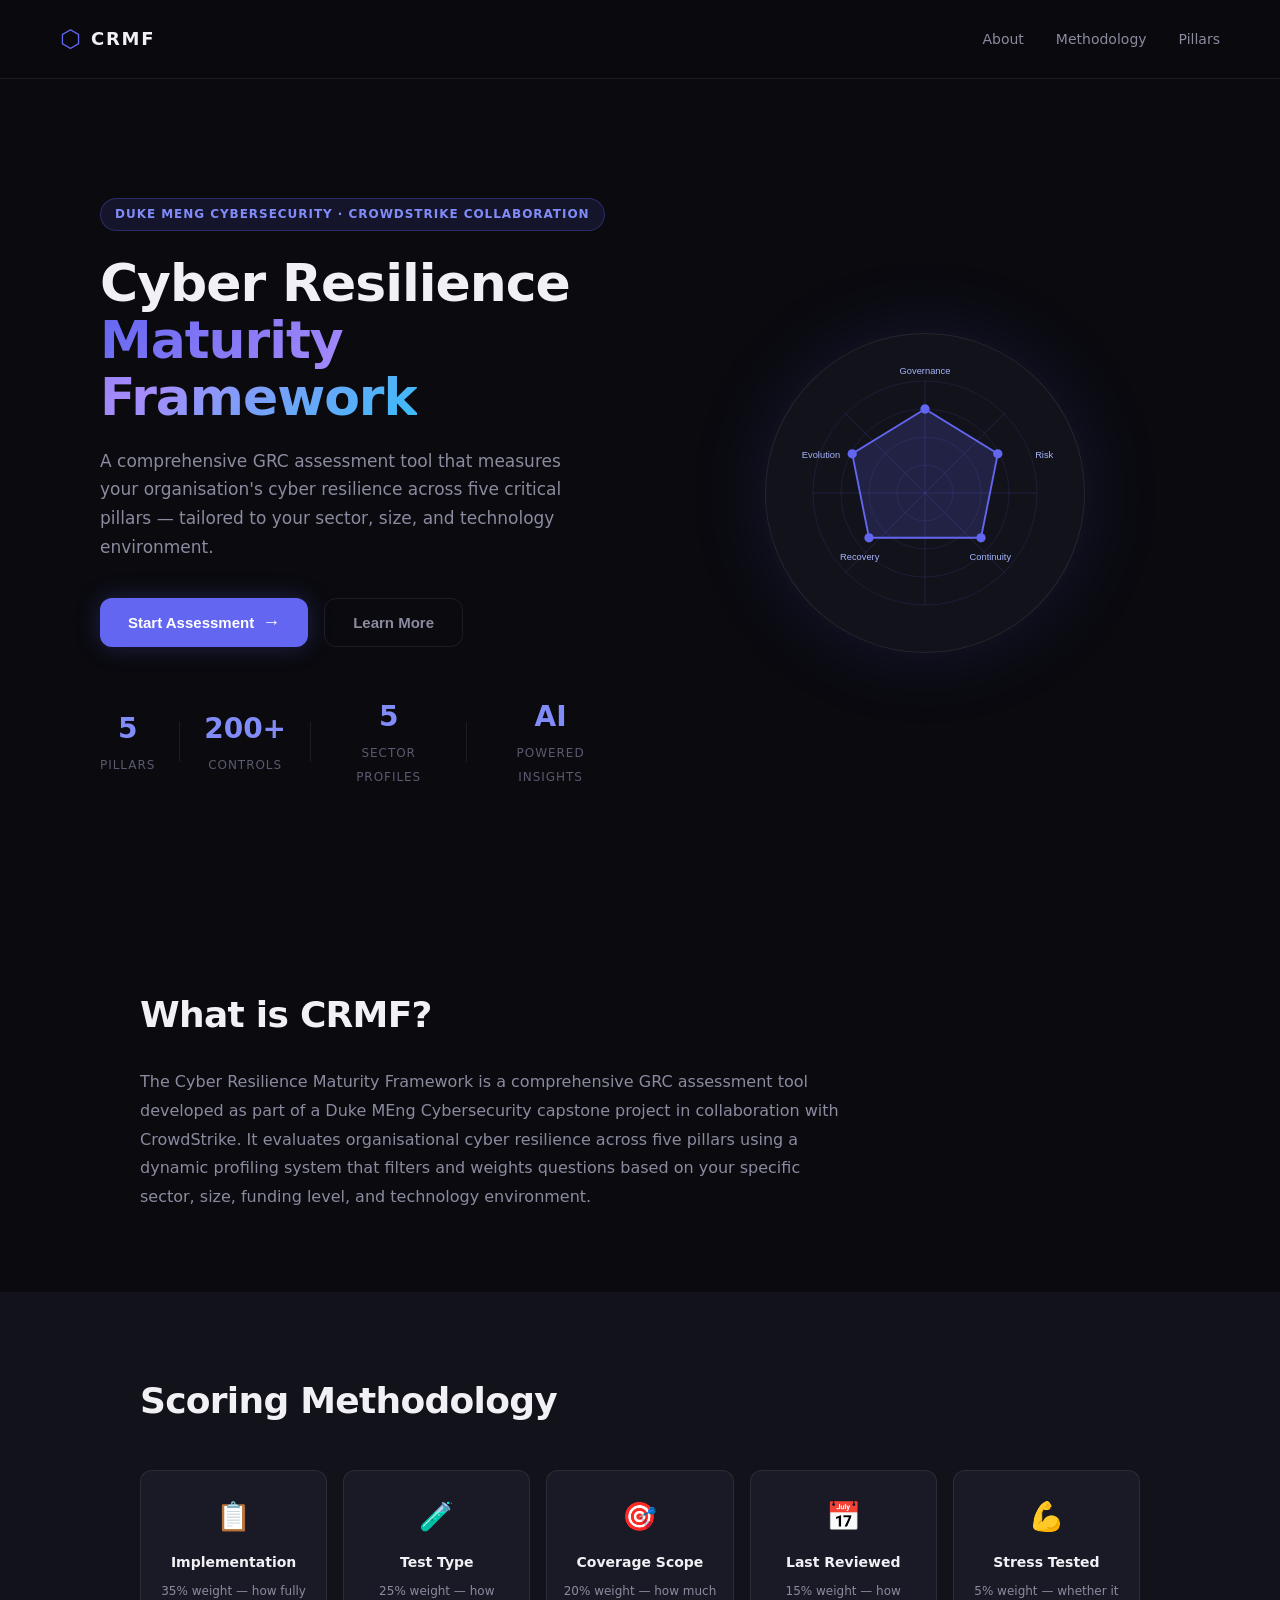
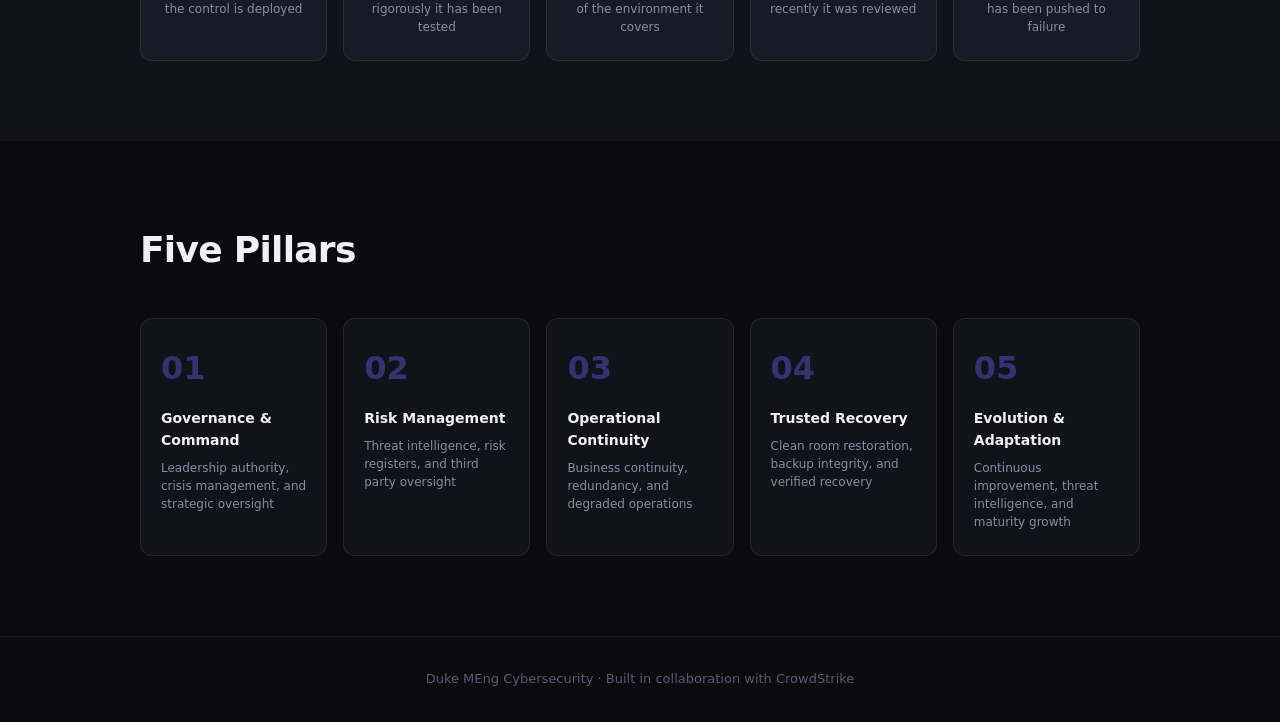
==== index.html @ eb12b1a3 "CRMF capstone" ====
<!DOCTYPE html>
<html lang="en">
<head>
  <meta charset="UTF-8" />
  <meta name="viewport" content="width=device-width, initial-scale=1.0" />
  <title>Cyber Resilience Maturity Framework</title>
  <link rel="stylesheet" href="css/style.css" />
</head>
<body>

  <!-- LANDING PAGE -->
  <div id="landing" class="page active">

    <nav class="navbar">
      <div class="nav-brand">
        <span class="nav-logo">⬡</span>
        <span class="nav-title">CRMF</span>
      </div>
      <div class="nav-links">
        <a href="#about">About</a>
        <a href="#methodology">Methodology</a>
        <a href="#pillars">Pillars</a>
      </div>
    </nav>

    <section class="hero">
      <div class="hero-content">
        <div class="hero-badge">Duke MEng Cybersecurity · CrowdStrike Collaboration</div>
        <h1 class="hero-title">
          Cyber Resilience<br/>
          <span class="gradient-text">Maturity Framework</span>
        </h1>
        <p class="hero-subtitle">
          A comprehensive GRC assessment tool that measures your organisation's
          cyber resilience across five critical pillars — tailored to your
          sector, size, and technology environment.
        </p>
        <div class="hero-actions">
          <button class="btn-primary" onclick="startAssessment()">
            Start Assessment
            <span class="btn-arrow">→</span>
          </button>
          <button class="btn-secondary" onclick="scrollToSection('about')">
            Learn More
          </button>
        </div>
        <div class="hero-stats">
          <div class="stat">
            <span class="stat-number">5</span>
            <span class="stat-label">Pillars</span>
          </div>
          <div class="stat-divider"></div>
          <div class="stat">
            <span class="stat-number">200+</span>
            <span class="stat-label">Controls</span>
          </div>
          <div class="stat-divider"></div>
          <div class="stat">
            <span class="stat-number">5</span>
            <span class="stat-label">Sector Profiles</span>
          </div>
          <div class="stat-divider"></div>
          <div class="stat">
            <span class="stat-number">AI</span>
            <span class="stat-label">Powered Insights</span>
          </div>
        </div>
      </div>
      <div class="hero-visual">
        <div class="radar-preview">
          <svg viewBox="0 0 300 300" class="radar-svg">
            <defs>
              <radialGradient id="radarGrad" cx="50%" cy="50%" r="50%">
                <stop offset="0%" stop-color="#6366f1" stop-opacity="0.3"/>
                <stop offset="100%" stop-color="#6366f1" stop-opacity="0"/>
              </radialGradient>
            </defs>
            <!-- Grid circles -->
            <circle cx="150" cy="150" r="120" fill="none" stroke="rgba(99,102,241,0.15)" stroke-width="1"/>
            <circle cx="150" cy="150" r="90"  fill="none" stroke="rgba(99,102,241,0.15)" stroke-width="1"/>
            <circle cx="150" cy="150" r="60"  fill="none" stroke="rgba(99,102,241,0.15)" stroke-width="1"/>
            <circle cx="150" cy="150" r="30"  fill="none" stroke="rgba(99,102,241,0.15)" stroke-width="1"/>
            <!-- Axis lines -->
            <line x1="150" y1="30"  x2="150" y2="270" stroke="rgba(99,102,241,0.2)" stroke-width="1"/>
            <line x1="30"  y1="150" x2="270" y2="150" stroke="rgba(99,102,241,0.2)" stroke-width="1"/>
            <line x1="64"  y1="64"  x2="236" y2="236" stroke="rgba(99,102,241,0.2)" stroke-width="1"/>
            <line x1="236" y1="64"  x2="64"  y2="236" stroke="rgba(99,102,241,0.2)" stroke-width="1"/>
            <!-- Sample data polygon -->
            <polygon
              points="150,60 228,108 210,198 90,198 72,108"
              fill="rgba(99,102,241,0.2)"
              stroke="#6366f1"
              stroke-width="2"
            />
            <!-- Data points -->
            <circle cx="150" cy="60"  r="5" fill="#6366f1"/>
            <circle cx="228" cy="108" r="5" fill="#6366f1"/>
            <circle cx="210" cy="198" r="5" fill="#6366f1"/>
            <circle cx="90"  cy="198" r="5" fill="#6366f1"/>
            <circle cx="72"  cy="108" r="5" fill="#6366f1"/>
            <!-- Labels -->
            <text x="150" y="22"  text-anchor="middle" fill="#a5b4fc" font-size="10" font-family="sans-serif">Governance</text>
            <text x="268" y="112" text-anchor="start"  fill="#a5b4fc" font-size="10" font-family="sans-serif">Risk</text>
            <text x="220" y="222" text-anchor="middle" fill="#a5b4fc" font-size="10" font-family="sans-serif">Continuity</text>
            <text x="80"  y="222" text-anchor="middle" fill="#a5b4fc" font-size="10" font-family="sans-serif">Recovery</text>
            <text x="18"  y="112" text-anchor="start"  fill="#a5b4fc" font-size="10" font-family="sans-serif">Evolution</text>
          </svg>
        </div>
      </div>
    </section>

    <section id="about" class="section">
      <div class="section-inner">
        <h2 class="section-title">What is CRMF?</h2>
        <p class="section-body">
          The Cyber Resilience Maturity Framework is a comprehensive GRC assessment
          tool developed as part of a Duke MEng Cybersecurity capstone project in
          collaboration with CrowdStrike. It evaluates organisational cyber resilience
          across five pillars using a dynamic profiling system that filters and weights
          questions based on your specific sector, size, funding level, and technology
          environment.
        </p>
      </div>
    </section>

    <section id="methodology" class="section section-alt">
      <div class="section-inner">
        <h2 class="section-title">Scoring Methodology</h2>
        <div class="method-grid">
          <div class="method-card">
            <div class="method-icon">📋</div>
            <h3>Implementation</h3>
            <p>35% weight — how fully the control is deployed</p>
          </div>
          <div class="method-card">
            <div class="method-icon">🧪</div>
            <h3>Test Type</h3>
            <p>25% weight — how rigorously it has been tested</p>
          </div>
          <div class="method-card">
            <div class="method-icon">🎯</div>
            <h3>Coverage Scope</h3>
            <p>20% weight — how much of the environment it covers</p>
          </div>
          <div class="method-card">
            <div class="method-icon">📅</div>
            <h3>Last Reviewed</h3>
            <p>15% weight — how recently it was reviewed</p>
          </div>
          <div class="method-card">
            <div class="method-icon">💪</div>
            <h3>Stress Tested</h3>
            <p>5% weight — whether it has been pushed to failure</p>
          </div>
        </div>
      </div>
    </section>

    <section id="pillars" class="section">
      <div class="section-inner">
        <h2 class="section-title">Five Pillars</h2>
        <div class="pillars-grid">
          <div class="pillar-card">
            <div class="pillar-num">01</div>
            <h3>Governance & Command</h3>
            <p>Leadership authority, crisis management, and strategic oversight</p>
          </div>
          <div class="pillar-card">
            <div class="pillar-num">02</div>
            <h3>Risk Management</h3>
            <p>Threat intelligence, risk registers, and third party oversight</p>
          </div>
          <div class="pillar-card">
            <div class="pillar-num">03</div>
            <h3>Operational Continuity</h3>
            <p>Business continuity, redundancy, and degraded operations</p>
          </div>
          <div class="pillar-card">
            <div class="pillar-num">04</div>
            <h3>Trusted Recovery</h3>
            <p>Clean room restoration, backup integrity, and verified recovery</p>
          </div>
          <div class="pillar-card">
            <div class="pillar-num">05</div>
            <h3>Evolution & Adaptation</h3>
            <p>Continuous improvement, threat intelligence, and maturity growth</p>
          </div>
        </div>
      </div>
    </section>

    <footer class="footer">
      <p>Duke MEng Cybersecurity · Built in collaboration with CrowdStrike</p>
    </footer>

  </div>

  <!-- ASSESSMENT PAGE -->
  <div id="assessment" class="page">

    <div class="assessment-header">
      <button class="back-btn" onclick="goBack()">← Back</button>
      <div class="assessment-title-block">
        <span id="assessment-section-label" class="section-label">Basic Questions</span>
        <h2 id="assessment-title">Organisation Profile</h2>
      </div>
      <div class="progress-block">
        <span id="progress-text" class="progress-text">Step 1 of 7</span>
        <div class="progress-bar-outer">
          <div id="progress-bar" class="progress-bar-inner" style="width:14%"></div>
        </div>
      </div>
    </div>

    <div class="assessment-body">
      <div id="question-container" class="question-container"></div>
      <div class="assessment-nav">
        <button id="prev-btn" class="btn-secondary" onclick="prevStep()" style="display:none">← Previous</button>
        <button id="next-btn" class="btn-primary" onclick="nextStep()">Next →</button>
      </div>
    </div>

  </div>

  <!-- RESULTS PAGE -->
  <div id="results" class="page">
    <div id="results-content"></div>
  </div>

  <script src="js/questions.js"></script>
  <script src="js/scoring.js"></script>
  <script src="js/app.js"></script>

</body>
</html>
---- css/style.css ----
/* ============================================================
   CYBER RESILIENCE MATURITY FRAMEWORK — STYLES
   ============================================================ */

/* RESET & BASE */
*, *::before, *::after { box-sizing: border-box; margin: 0; padding: 0; }

:root {
  --bg:           #0a0a0f;
  --bg-card:      #12121a;
  --bg-elevated:  #1a1a26;
  --border:       rgba(255,255,255,0.08);
  --border-focus: rgba(99,102,241,0.6);
  --text:         #f1f1f5;
  --text-muted:   #8b8ba0;
  --text-dim:     #5a5a70;
  --accent:       #6366f1;
  --accent-light: #818cf8;
  --accent-glow:  rgba(99,102,241,0.25);
  --green:        #22c55e;
  --yellow:       #eab308;
  --orange:       #f97316;
  --red:          #ef4444;
  --radius:       12px;
  --radius-lg:    20px;
  --shadow:       0 4px 24px rgba(0,0,0,0.4);
  --shadow-lg:    0 8px 48px rgba(0,0,0,0.6);
  --transition:   all 0.2s ease;
}

html { scroll-behavior: smooth; }

body {
  background: var(--bg);
  color: var(--text);
  font-family: 'Inter', 'Segoe UI', system-ui, sans-serif;
  font-size: 15px;
  line-height: 1.6;
  min-height: 100vh;
}

/* PAGES */
.page { display: none; min-height: 100vh; }
.page.active { display: block; }

/* ============================================================
   NAVBAR
   ============================================================ */
.navbar {
  display: flex;
  align-items: center;
  justify-content: space-between;
  padding: 20px 60px;
  border-bottom: 1px solid var(--border);
  position: sticky;
  top: 0;
  background: rgba(10,10,15,0.9);
  backdrop-filter: blur(12px);
  z-index: 100;
}

.nav-brand {
  display: flex;
  align-items: center;
  gap: 10px;
}

.nav-logo {
  font-size: 24px;
  color: var(--accent);
}

.nav-title {
  font-size: 18px;
  font-weight: 700;
  letter-spacing: 0.1em;
  color: var(--text);
}

.nav-links {
  display: flex;
  gap: 32px;
}

.nav-links a {
  color: var(--text-muted);
  text-decoration: none;
  font-size: 14px;
  transition: var(--transition);
}

.nav-links a:hover { color: var(--text); }

/* ============================================================
   HERO
   ============================================================ */
.hero {
  display: grid;
  grid-template-columns: 1fr 1fr;
  gap: 60px;
  align-items: center;
  padding: 80px 60px;
  max-width: 1200px;
  margin: 0 auto;
  min-height: calc(100vh - 73px);
}

.hero-badge {
  display: inline-block;
  background: rgba(99,102,241,0.12);
  border: 1px solid rgba(99,102,241,0.3);
  color: var(--accent-light);
  font-size: 12px;
  font-weight: 600;
  letter-spacing: 0.08em;
  padding: 6px 14px;
  border-radius: 100px;
  margin-bottom: 24px;
  text-transform: uppercase;
}

.hero-title {
  font-size: 52px;
  font-weight: 800;
  line-height: 1.1;
  letter-spacing: -0.02em;
  margin-bottom: 20px;
}

.gradient-text {
  background: linear-gradient(135deg, #6366f1, #a78bfa, #38bdf8);
  -webkit-background-clip: text;
  -webkit-text-fill-color: transparent;
  background-clip: text;
}

.hero-subtitle {
  font-size: 17px;
  color: var(--text-muted);
  max-width: 480px;
  margin-bottom: 36px;
  line-height: 1.7;
}

.hero-actions {
  display: flex;
  gap: 16px;
  margin-bottom: 48px;
}

.hero-stats {
  display: flex;
  align-items: center;
  gap: 24px;
}

.stat { text-align: center; }

.stat-number {
  display: block;
  font-size: 28px;
  font-weight: 800;
  color: var(--accent-light);
}

.stat-label {
  font-size: 12px;
  color: var(--text-dim);
  text-transform: uppercase;
  letter-spacing: 0.08em;
}

.stat-divider {
  width: 1px;
  height: 40px;
  background: var(--border);
}

/* RADAR PREVIEW */
.hero-visual {
  display: flex;
  align-items: center;
  justify-content: center;
}

.radar-preview {
  width: 320px;
  height: 320px;
  background: var(--bg-card);
  border: 1px solid var(--border);
  border-radius: 50%;
  display: flex;
  align-items: center;
  justify-content: center;
  box-shadow: 0 0 80px rgba(99,102,241,0.15);
}

.radar-svg { width: 280px; height: 280px; }

/* ============================================================
   BUTTONS
   ============================================================ */
.btn-primary {
  display: inline-flex;
  align-items: center;
  gap: 8px;
  background: var(--accent);
  color: #fff;
  border: none;
  border-radius: var(--radius);
  padding: 14px 28px;
  font-size: 15px;
  font-weight: 600;
  cursor: pointer;
  transition: var(--transition);
  box-shadow: 0 0 24px var(--accent-glow);
}

.btn-primary:hover {
  background: var(--accent-light);
  transform: translateY(-1px);
  box-shadow: 0 0 36px var(--accent-glow);
}

.btn-secondary {
  display: inline-flex;
  align-items: center;
  gap: 8px;
  background: transparent;
  color: var(--text-muted);
  border: 1px solid var(--border);
  border-radius: var(--radius);
  padding: 14px 28px;
  font-size: 15px;
  font-weight: 600;
  cursor: pointer;
  transition: var(--transition);
}

.btn-secondary:hover {
  border-color: var(--accent);
  color: var(--text);
}

.btn-arrow { font-size: 18px; }

/* ============================================================
   SECTIONS
   ============================================================ */
.section {
  padding: 80px 60px;
}

.section-alt { background: var(--bg-card); }

.section-inner {
  max-width: 1000px;
  margin: 0 auto;
}

.section-title {
  font-size: 36px;
  font-weight: 800;
  margin-bottom: 24px;
  letter-spacing: -0.02em;
}

.section-body {
  font-size: 16px;
  color: var(--text-muted);
  max-width: 700px;
  line-height: 1.8;
}

/* METHOD GRID */
.method-grid {
  display: grid;
  grid-template-columns: repeat(5, 1fr);
  gap: 16px;
  margin-top: 40px;
}

.method-card {
  background: var(--bg-elevated);
  border: 1px solid var(--border);
  border-radius: var(--radius);
  padding: 24px 16px;
  text-align: center;
}

.method-icon { font-size: 28px; margin-bottom: 12px; }
.method-card h3 { font-size: 14px; font-weight: 700; margin-bottom: 8px; }
.method-card p  { font-size: 12px; color: var(--text-muted); line-height: 1.5; }

/* PILLARS GRID */
.pillars-grid {
  display: grid;
  grid-template-columns: repeat(5, 1fr);
  gap: 16px;
  margin-top: 40px;
}

.pillar-card {
  background: var(--bg-card);
  border: 1px solid var(--border);
  border-radius: var(--radius);
  padding: 24px 20px;
  transition: var(--transition);
}

.pillar-card:hover {
  border-color: var(--accent);
  transform: translateY(-2px);
}

.pillar-num {
  font-size: 32px;
  font-weight: 800;
  color: var(--accent);
  opacity: 0.4;
  margin-bottom: 12px;
}

.pillar-card h3 { font-size: 14px; font-weight: 700; margin-bottom: 8px; }
.pillar-card p  { font-size: 12px; color: var(--text-muted); line-height: 1.5; }

/* ============================================================
   FOOTER
   ============================================================ */
.footer {
  padding: 32px 60px;
  border-top: 1px solid var(--border);
  text-align: center;
  color: var(--text-dim);
  font-size: 13px;
}

/* ============================================================
   ASSESSMENT PAGE
   ============================================================ */
.assessment-header {
  display: flex;
  align-items: center;
  justify-content: space-between;
  padding: 20px 48px;
  border-bottom: 1px solid var(--border);
  background: rgba(10,10,15,0.95);
  backdrop-filter: blur(12px);
  position: sticky;
  top: 0;
  z-index: 100;
}

.back-btn {
  background: transparent;
  border: 1px solid var(--border);
  color: var(--text-muted);
  border-radius: var(--radius);
  padding: 8px 16px;
  font-size: 13px;
  cursor: pointer;
  transition: var(--transition);
}

.back-btn:hover { border-color: var(--accent); color: var(--text); }

.assessment-title-block { text-align: center; }

.section-label {
  display: block;
  font-size: 11px;
  font-weight: 700;
  letter-spacing: 0.12em;
  text-transform: uppercase;
  color: var(--accent-light);
  margin-bottom: 4px;
}

.assessment-title-block h2 {
  font-size: 18px;
  font-weight: 700;
}

.progress-block { text-align: right; min-width: 180px; }

.progress-text {
  font-size: 12px;
  color: var(--text-muted);
  display: block;
  margin-bottom: 8px;
}

.progress-bar-outer {
  height: 4px;
  background: var(--bg-elevated);
  border-radius: 100px;
  overflow: hidden;
  width: 180px;
}

.progress-bar-inner {
  height: 100%;
  background: linear-gradient(90deg, var(--accent), var(--accent-light));
  border-radius: 100px;
  transition: width 0.4s ease;
}

/* ASSESSMENT BODY */
.assessment-body {
  max-width: 800px;
  margin: 0 auto;
  padding: 48px 24px 120px;
}

.question-container { min-height: 400px; }

/* BASIC QUESTION SECTIONS */
.basic-section-title {
  font-size: 22px;
  font-weight: 700;
  margin-bottom: 8px;
}

.basic-section-sub {
  font-size: 14px;
  color: var(--text-muted);
  margin-bottom: 32px;
}

.basic-question {
  margin-bottom: 28px;
}

.basic-question label {
  display: block;
  font-size: 14px;
  font-weight: 600;
  color: var(--text-muted);
  margin-bottom: 10px;
}

.options-grid {
  display: grid;
  grid-template-columns: repeat(auto-fill, minmax(180px, 1fr));
  gap: 10px;
}

.option-btn {
  background: var(--bg-card);
  border: 1px solid var(--border);
  border-radius: var(--radius);
  padding: 12px 16px;
  font-size: 13px;
  color: var(--text-muted);
  cursor: pointer;
  transition: var(--transition);
  text-align: left;
}

.option-btn:hover {
  border-color: var(--accent);
  color: var(--text);
}

.option-btn.selected {
  background: rgba(99,102,241,0.15);
  border-color: var(--accent);
  color: var(--text);
  font-weight: 600;
}

.option-btn.multi-selected {
  background: rgba(99,102,241,0.15);
  border-color: var(--accent);
  color: var(--text);
  font-weight: 600;
}

/* PILLAR QUESTION */
.pillar-intro {
  margin-bottom: 36px;
}

.pillar-intro h2 {
  font-size: 26px;
  font-weight: 800;
  margin-bottom: 8px;
}

.pillar-intro p {
  font-size: 14px;
  color: var(--text-muted);
}

.question-card {
  background: var(--bg-card);
  border: 1px solid var(--border);
  border-radius: var(--radius-lg);
  padding: 28px;
  margin-bottom: 20px;
  transition: var(--transition);
}

.question-card:hover { border-color: rgba(99,102,241,0.3); }

.question-header {
  display: flex;
  align-items: flex-start;
  gap: 16px;
  margin-bottom: 20px;
}

.question-id {
  font-size: 11px;
  font-weight: 700;
  letter-spacing: 0.1em;
  color: var(--accent-light);
  background: rgba(99,102,241,0.1);
  border: 1px solid rgba(99,102,241,0.2);
  border-radius: 6px;
  padding: 4px 8px;
  white-space: nowrap;
  flex-shrink: 0;
}

.question-weight {
  font-size: 11px;
  font-weight: 700;
  color: var(--text-dim);
  background: var(--bg-elevated);
  border-radius: 6px;
  padding: 4px 8px;
  white-space: nowrap;
  flex-shrink: 0;
}

.question-text {
  font-size: 15px;
  font-weight: 600;
  line-height: 1.5;
  flex: 1;
}

.cascade-note {
  font-size: 12px;
  color: var(--orange);
  background: rgba(249,115,22,0.08);
  border: 1px solid rgba(249,115,22,0.2);
  border-radius: 8px;
  padding: 8px 12px;
  margin-bottom: 16px;
}

.subdim-grid {
  display: grid;
  grid-template-columns: 1fr 1fr;
  gap: 16px;
}

.subdim-field label {
  display: block;
  font-size: 12px;
  font-weight: 600;
  color: var(--text-muted);
  margin-bottom: 6px;
  text-transform: uppercase;
  letter-spacing: 0.06em;
}

.subdim-field select {
  width: 100%;
  background: var(--bg-elevated);
  border: 1px solid var(--border);
  border-radius: var(--radius);
  color: var(--text);
  font-size: 13px;
  padding: 10px 12px;
  cursor: pointer;
  transition: var(--transition);
  appearance: none;
  background-image: url("data:image/svg+xml,%3Csvg xmlns='http://www.w3.org/2000/svg' width='12' height='12' viewBox='0 0 24 24' fill='none' stroke='%238b8ba0' stroke-width='2'%3E%3Cpolyline points='6 9 12 15 18 9'%3E%3C/polyline%3E%3C/svg%3E");
  background-repeat: no-repeat;
  background-position: right 12px center;
  padding-right: 32px;
}

.subdim-field select:focus {
  outline: none;
  border-color: var(--border-focus);
}

.subdim-field select option {
  background: var(--bg-elevated);
  color: var(--text);
}

/* CASCADE ZEROED CARD */
.question-card.cascade-zeroed {
  opacity: 0.4;
  pointer-events: none;
  border-style: dashed;
}

.cascade-zero-overlay {
  text-align: center;
  padding: 16px;
  font-size: 13px;
  color: var(--text-dim);
}

/* ASSESSMENT NAV */
.assessment-nav {
  display: flex;
  justify-content: space-between;
  align-items: center;
  margin-top: 40px;
  padding-top: 24px;
  border-top: 1px solid var(--border);
}

/* ============================================================
   RESULTS PAGE
   ============================================================ */
.results-header {
  padding: 48px 60px 32px;
  border-bottom: 1px solid var(--border);
  display: flex;
  align-items: center;
  justify-content: space-between;
}

.results-header h1 {
  font-size: 28px;
  font-weight: 800;
}

.results-meta {
  font-size: 13px;
  color: var(--text-muted);
}

.audience-toggle {
  display: flex;
  gap: 8px;
  background: var(--bg-card);
  border: 1px solid var(--border);
  border-radius: var(--radius);
  padding: 4px;
}

.audience-btn {
  background: transparent;
  border: none;
  color: var(--text-muted);
  border-radius: 8px;
  padding: 8px 16px;
  font-size: 13px;
  font-weight: 600;
  cursor: pointer;
  transition: var(--transition);
}

.audience-btn.active {
  background: var(--accent);
  color: #fff;
}

/* RESULTS BODY */
.results-body {
  max-width: 1100px;
  margin: 0 auto;
  padding: 48px 24px;
}

/* GLOBAL INDEX */
.global-index-section {
  display: grid;
  grid-template-columns: auto 1fr;
  gap: 48px;
  align-items: center;
  background: var(--bg-card);
  border: 1px solid var(--border);
  border-radius: var(--radius-lg);
  padding: 40px;
  margin-bottom: 40px;
}

.score-circle {
  width: 160px;
  height: 160px;
  border-radius: 50%;
  display: flex;
  flex-direction: column;
  align-items: center;
  justify-content: center;
  border: 4px solid;
  flex-shrink: 0;
}

.score-number {
  font-size: 48px;
  font-weight: 900;
  line-height: 1;
}

.score-pct {
  font-size: 16px;
  font-weight: 600;
  opacity: 0.7;
}

.index-details h2 {
  font-size: 28px;
  font-weight: 800;
  margin-bottom: 8px;
}

.maturity-tier {
  display: inline-block;
  font-size: 13px;
  font-weight: 700;
  padding: 6px 14px;
  border-radius: 100px;
  margin-bottom: 16px;
  letter-spacing: 0.06em;
  text-transform: uppercase;
}

.tier-description {
  font-size: 15px;
  color: var(--text-muted);
  margin-bottom: 20px;
  line-height: 1.6;
}

/* PILLAR SCORES */
.pillars-section {
  margin-bottom: 40px;
}

.pillars-section h2 {
  font-size: 22px;
  font-weight: 700;
  margin-bottom: 20px;
}

.pillar-score-card {
  background: var(--bg-card);
  border: 1px solid var(--border);
  border-radius: var(--radius);
  padding: 20px 24px;
  margin-bottom: 12px;
  display: grid;
  grid-template-columns: 200px 1fr 80px;
  align-items: center;
  gap: 20px;
}

.pillar-score-name {
  font-size: 14px;
  font-weight: 600;
}

.pillar-score-bar-outer {
  height: 8px;
  background: var(--bg-elevated);
  border-radius: 100px;
  overflow: hidden;
}

.pillar-score-bar-inner {
  height: 100%;
  border-radius: 100px;
  transition: width 1s ease;
}

.pillar-score-pct {
  font-size: 18px;
  font-weight: 800;
  text-align: right;
}

/* RADAR CHART */
.radar-section {
  background: var(--bg-card);
  border: 1px solid var(--border);
  border-radius: var(--radius-lg);
  padding: 40px;
  margin-bottom: 40px;
  text-align: center;
}

.radar-section h2 {
  font-size: 22px;
  font-weight: 700;
  margin-bottom: 32px;
  text-align: left;
}

#radarChart {
  max-width: 500px;
  margin: 0 auto;
  display: block;
}

/* GAPS SECTION */
.gaps-section { margin-bottom: 40px; }

.gaps-section h2 {
  font-size: 22px;
  font-weight: 700;
  margin-bottom: 8px;
}

.gaps-section .section-sub {
  font-size: 14px;
  color: var(--text-muted);
  margin-bottom: 20px;
}

.gap-card {
  background: var(--bg-card);
  border: 1px solid var(--border);
  border-left: 3px solid;
  border-radius: var(--radius);
  padding: 20px 24px;
  margin-bottom: 10px;
  display: grid;
  grid-template-columns: auto 1fr auto;
  align-items: center;
  gap: 16px;
}

.gap-priority {
  font-size: 11px;
  font-weight: 700;
  text-transform: uppercase;
  letter-spacing: 0.08em;
  padding: 4px 10px;
  border-radius: 100px;
  white-space: nowrap;
}

.gap-priority.high   { background: rgba(239,68,68,0.15);  color: #ef4444; }
.gap-priority.medium { background: rgba(249,115,22,0.15); color: #f97316; }
.gap-priority.low    { background: rgba(234,179,8,0.15);  color: #eab308; }

.gap-content {}

.gap-question {
  font-size: 14px;
  font-weight: 600;
  margin-bottom: 4px;
}

.gap-pillar {
  font-size: 12px;
  color: var(--text-muted);
}

.gap-id {
  font-size: 11px;
  color: var(--text-dim);
  white-space: nowrap;
}

/* AI INSIGHTS */
.ai-section {
  background: linear-gradient(135deg, rgba(99,102,241,0.08), rgba(167,139,250,0.05));
  border: 1px solid rgba(99,102,241,0.2);
  border-radius: var(--radius-lg);
  padding: 40px;
  margin-bottom: 40px;
}

.ai-section h2 {
  font-size: 22px;
  font-weight: 700;
  margin-bottom: 8px;
  display: flex;
  align-items: center;
  gap: 10px;
}

.ai-badge {
  font-size: 11px;
  background: var(--accent);
  color: #fff;
  padding: 3px 8px;
  border-radius: 100px;
  font-weight: 700;
  letter-spacing: 0.06em;
}

.ai-sub {
  font-size: 14px;
  color: var(--text-muted);
  margin-bottom: 24px;
}

.ai-output {
  background: var(--bg-card);
  border: 1px solid var(--border);
  border-radius: var(--radius);
  padding: 24px;
  font-size: 14px;
  line-height: 1.8;
  color: var(--text-muted);
  min-height: 120px;
}

.ai-loading {
  display: flex;
  align-items: center;
  gap: 12px;
  color: var(--text-dim);
  font-size: 14px;
}

.ai-spinner {
  width: 20px;
  height: 20px;
  border: 2px solid var(--border);
  border-top-color: var(--accent);
  border-radius: 50%;
  animation: spin 0.8s linear infinite;
}

@keyframes spin { to { transform: rotate(360deg); } }

.ai-error {
  color: var(--red);
  font-size: 13px;
}

/* RESULTS ACTIONS */
.results-actions {
  display: flex;
  gap: 16px;
  margin-bottom: 40px;
}

/* AUDIENCE VIEWS */
.audience-view { display: none; }
.audience-view.active { display: block; }

.board-summary {
  background: var(--bg-card);
  border: 1px solid var(--border);
  border-radius: var(--radius-lg);
  padding: 32px;
  margin-bottom: 24px;
}

.board-summary h3 {
  font-size: 18px;
  font-weight: 700;
  margin-bottom: 16px;
}

.board-summary p {
  font-size: 15px;
  color: var(--text-muted);
  line-height: 1.7;
}

.risk-traffic-lights {
  display: grid;
  grid-template-columns: repeat(5, 1fr);
  gap: 12px;
  margin-top: 24px;
}

.traffic-light {
  text-align: center;
  background: var(--bg-elevated);
  border-radius: var(--radius);
  padding: 16px 8px;
}

.tl-dot {
  width: 24px;
  height: 24px;
  border-radius: 50%;
  margin: 0 auto 8px;
}

.tl-name {
  font-size: 11px;
  font-weight: 600;
  color: var(--text-muted);
}

/* SCORE COLOR HELPERS */
.score-green  { color: var(--green);  border-color: var(--green); }
.score-yellow { color: var(--yellow); border-color: var(--yellow); }
.score-orange { color: var(--orange); border-color: var(--orange); }
.score-red    { color: var(--red);    border-color: var(--red); }

.bar-green  { background: var(--green); }
.bar-yellow { background: var(--yellow); }
.bar-orange { background: var(--orange); }
.bar-red    { background: var(--red); }

.gap-card.high   { border-left-color: var(--red); }
.gap-card.medium { border-left-color: var(--orange); }
.gap-card.low    { border-left-color: var(--yellow); }

/* ============================================================
   UTILITIES
   ============================================================ */
.text-muted  { color: var(--text-muted); }
.text-accent { color: var(--accent-light); }
.mt-8  { margin-top: 8px; }
.mt-16 { margin-top: 16px; }
.mt-24 { margin-top: 24px; }
.mb-8  { margin-bottom: 8px; }
.mb-16 { margin-bottom: 16px; }
.mb-24 { margin-bottom: 24px; }

/* ============================================================
   RESPONSIVE
   ============================================================ */
@media (max-width: 900px) {
  .hero {
    grid-template-columns: 1fr;
    padding: 48px 24px;
    gap: 40px;
  }
  .hero-visual { display: none; }
  .hero-title  { font-size: 36px; }
  .method-grid  { grid-template-columns: repeat(2, 1fr); }
  .pillars-grid { grid-template-columns: repeat(2, 1fr); }
  .navbar { padding: 16px 24px; }
  .nav-links { display: none; }
  .section { padding: 48px 24px; }
  .global-index-section { grid-template-columns: 1fr; text-align: center; }
  .score-circle { margin: 0 auto; }
  .pillar-score-card { grid-template-columns: 1fr; gap: 8px; }
  .risk-traffic-lights { grid-template-columns: repeat(3, 1fr); }
  .subdim-grid { grid-template-columns: 1fr; }
  .assessment-header { padding: 16px 20px; }
  .results-header { flex-direction: column; gap: 16px; padding: 32px 24px; }
}

.subdim-disabled select {
  opacity: 0.35;
  cursor: not-allowed;
  border-style: dashed;
}

.subdim-disabled label {
  opacity: 0.4;
}

#singleSelect option {
  background: var(--bg-elevated);
  color: var(--text);
  padding: 8px;
}

#singleSelect:focus {
  border-color: var(--accent);
  box-shadow: 0 0 0 2px rgba(99,102,241,0.2);
}

#singleSelect:hover {
  border-color: var(--accent-light);
}

.action-card {
  display: flex;
  gap: 16px;
  align-items: flex-start;
  background: var(--bg-elevated);
  border: 1px solid var(--border);
  border-radius: 10px;
  padding: 16px 20px;
  margin-bottom: 12px;
}

.action-number {
  min-width: 28px;
  height: 28px;
  background: var(--accent);
  color: #fff;
  border-radius: 50%;
  display: flex;
  align-items: center;
  justify-content: center;
  font-size: 12px;
  font-weight: 800;
  flex-shrink: 0;
}

.action-text {
  font-size: 14px;
  color: var(--text);
  line-height: 1.7;
}

.action-card {
  display: flex;
  gap: 16px;
  align-items: flex-start;
  background: var(--bg-elevated);
  border: 1px solid var(--border);
  border-radius: 10px;
  padding: 16px 20px;
  margin-bottom: 12px;
}

.action-number {
  min-width: 28px;
  height: 28px;
  background: var(--accent);
  color: #fff;
  border-radius: 50%;
  display: flex;
  align-items: center;
  justify-content: center;
  font-size: 12px;
  font-weight: 800;
  flex-shrink: 0;
}

.action-text {
  font-size: 14px;
  color: var(--text);
  line-height: 1.7;
}

.ai-summary-block {
  background: var(--bg-elevated);
  border: 1px solid var(--border);
  border-left: 3px solid var(--accent);
  border-radius: 10px;
  padding: 16px 20px;
  margin-bottom: 20px;
}

.ai-summary-block h4 {
  font-size: 12px;
  font-weight: 700;
  text-transform: uppercase;
  letter-spacing: 0.08em;
  color: var(--accent-light);
  margin-bottom: 8px;
}

.ai-summary-block p {
  font-size: 14px;
  color: var(--text);
  line-height: 1.7;
}
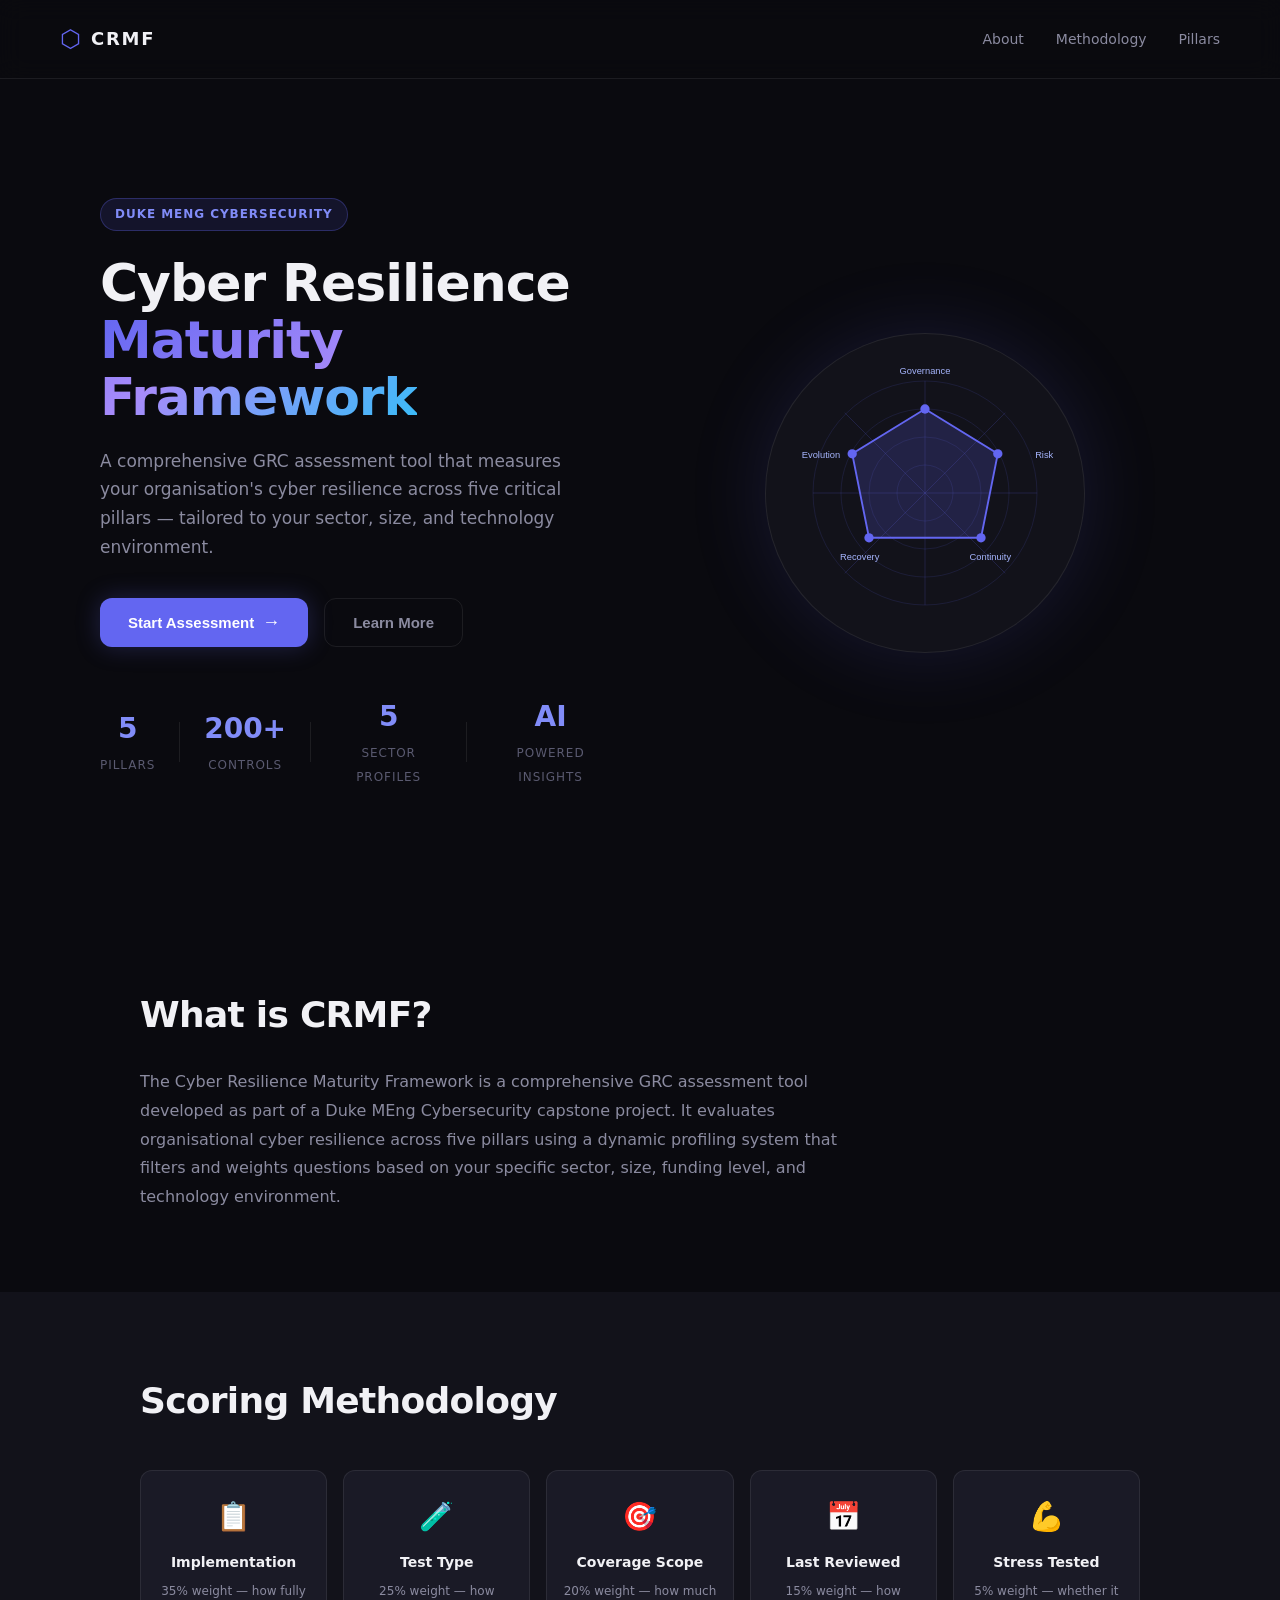
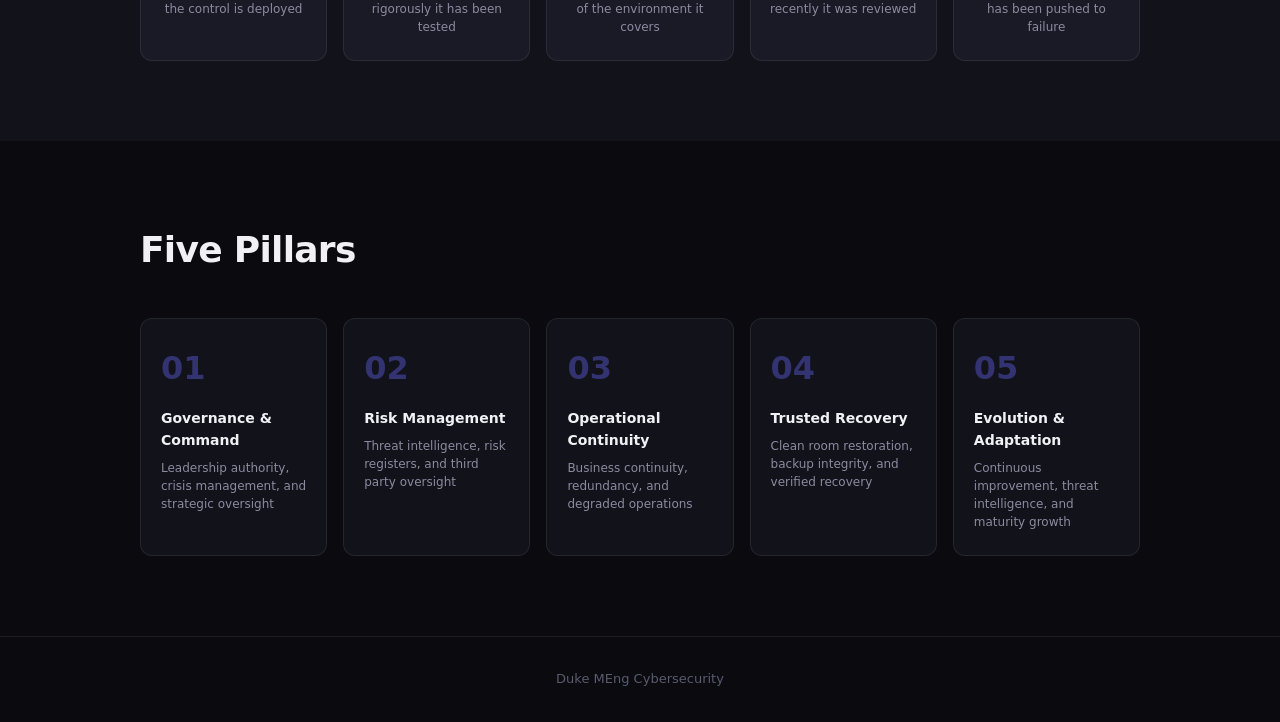
==== commit 3a457b75: "Description update index.html U pdated the description of the Cyber Resilience Maturity Framework." ====
--- a/index.html
+++ b/index.html
@@ -25,7 +25,7 @@
 
     <section class="hero">
       <div class="hero-content">
-        <div class="hero-badge">Duke MEng Cybersecurity · CrowdStrike Collaboration</div>
+        <div class="hero-badge">Duke MEng Cybersecurity</div>
         <h1 class="hero-title">
           Cyber Resilience<br/>
           <span class="gradient-text">Maturity Framework</span>
@@ -114,8 +114,7 @@
         <h2 class="section-title">What is CRMF?</h2>
         <p class="section-body">
           The Cyber Resilience Maturity Framework is a comprehensive GRC assessment
-          tool developed as part of a Duke MEng Cybersecurity capstone project in
-          collaboration with CrowdStrike. It evaluates organisational cyber resilience
+          tool developed as part of a Duke MEng Cybersecurity capstone project. It evaluates organisational cyber resilience
           across five pillars using a dynamic profiling system that filters and weights
           questions based on your specific sector, size, funding level, and technology
           environment.
@@ -190,7 +189,7 @@
     </section>
 
     <footer class="footer">
-      <p>Duke MEng Cybersecurity · Built in collaboration with CrowdStrike</p>
+      <p>Duke MEng Cybersecurity</p>
     </footer>
 
   </div>
@@ -232,4 +231,4 @@
   <script src="js/app.js"></script>
 
 </body>
-</html>+</html>
